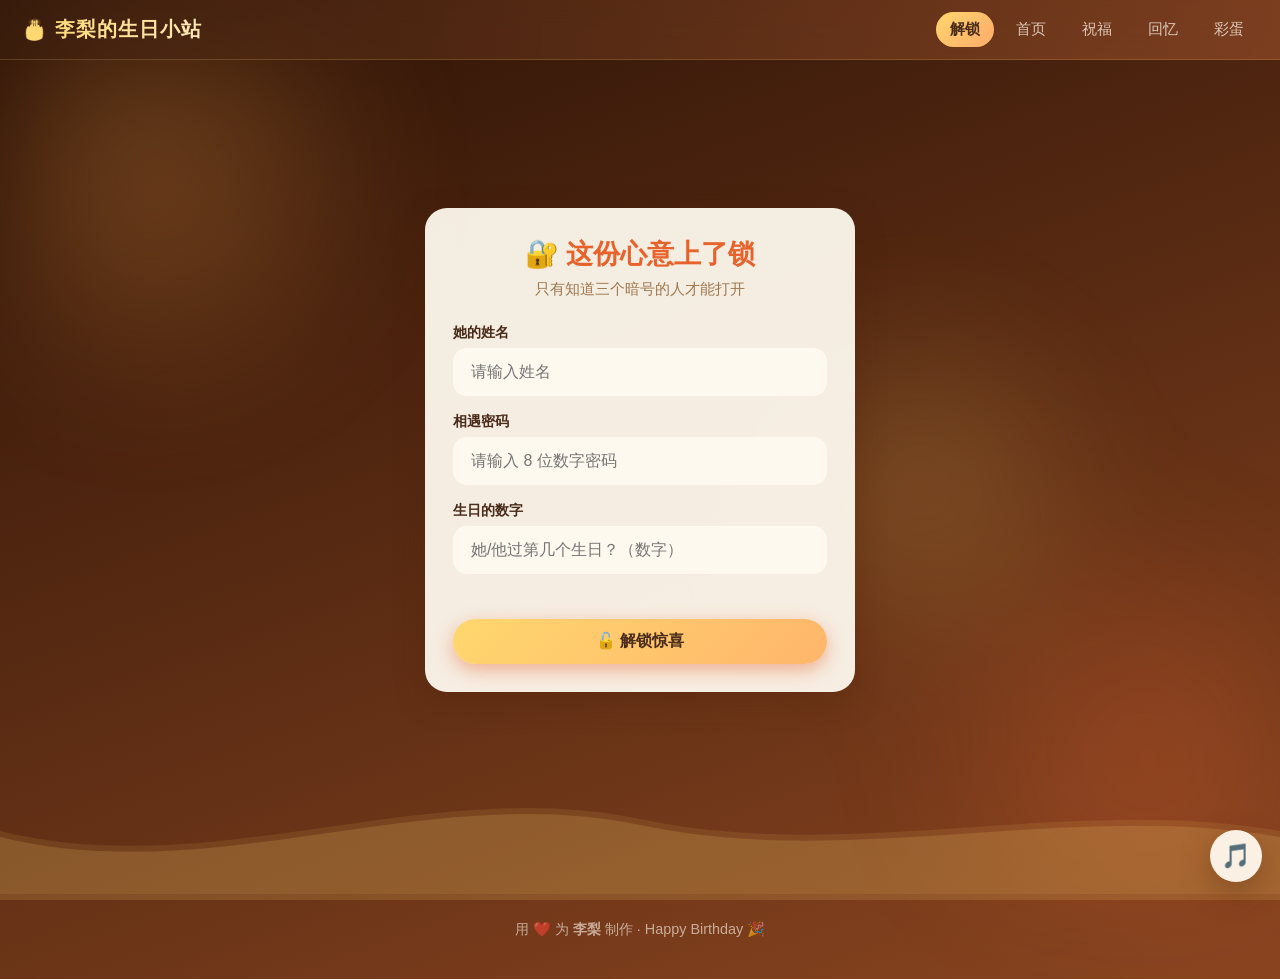
==== memories.html @ 5e4ed0bc "🎂 生日祝福小站：门禁解锁 + 五页面 + 流动暖色主题" ====
<!DOCTYPE html>
<html lang="zh-CN">
<head>
  <meta charset="UTF-8" />
  <meta name="viewport" content="width=device-width, initial-scale=1.0" />
  <title>回忆 · 生日小站</title>
  <link rel="stylesheet" href="style.css" />
  <style>
    .section-label {
      display: flex;
      align-items: center;
      gap: 14px;
      color: var(--cream);
      font-size: 1.35rem;
      font-weight: 800;
      margin: 60px 0 24px;
      letter-spacing: 2px;
    }
    .section-label::before, .section-label::after { content: ""; height: 2px; flex: 1; background: linear-gradient(90deg, transparent, rgba(255,255,255,0.35), transparent); }
    .hint-card {
      background: rgba(255, 255, 255, 0.1);
      border: 1px dashed rgba(255, 255, 255, 0.4);
      border-radius: 16px;
      color: rgba(255, 247, 236, 0.85);
      padding: 18px 22px;
      text-align: center;
      line-height: 1.8;
      margin-bottom: 8px;
    }
    .hint-card code { background: rgba(255,255,255,0.15); padding: 2px 8px; border-radius: 6px; font-size: 0.9em; }
  </style>
</head>
<body data-title="回忆">
  <main>
    <h1 class="glitter" style="font-size: clamp(1.8rem, 5vw, 2.6rem);">📷 我们的美好回忆</h1>
    <p class="subtitle">时间线往下翻，照片墙点开可以放大</p>

    <!-- 时间线（由 JS 依据 config.js 渲染） -->
    <div class="timeline" id="timeline"></div>

    <!-- 照片墙 -->
    <div class="section-label">照片墙</div>
    <div class="memories-grid" id="photo-wall"></div>
    <div class="hint-card" id="photo-hint">
      把照片放进 <code>assets/photos/</code> 文件夹，再在 <code>config.js</code> 里登记文件名即可上墙。<br />
      每张照片可以写一句小注释，鼠标悬停会浮现～
    </div>
  </main>

  <!-- 灯箱 -->
  <div class="lightbox" id="lightbox">
    <button class="lb-close" id="lb-close">✕</button>
    <img id="lb-img" src="" alt="回忆照片" />
    <div class="lb-cap" id="lb-cap"></div>
  </div>

  <script src="config.js"></script>
  <script src="app.js"></script>
  <script>
    /* ---- 时间线 ---- */
    const tl = document.getElementById("timeline");
    tl.innerHTML = CONFIG.timeline
      .map(
        (t) => `
      <div class="tl-item">
        <div class="tl-card">
          <div class="date">${t.date}</div>
          <h3>${t.title}</h3>
          <p>${t.text}</p>
        </div>
      </div>`
      )
      .join("");

    // 滚动入场动画已由 app.js 的 initFlow 统一处理（flow-reveal）

    /* ---- 照片墙 ---- */
    const wall = document.getElementById("photo-wall");
    const capText = (p) => (typeof p === "string" ? "" : p.cap || "");
    const srcOf = (p) => (typeof p === "string" ? "assets/photos/" + p : "assets/photos/" + p.src);

    if (CONFIG.photos.length > 0) {
      wall.innerHTML = CONFIG.photos
        .map((p, i) => {
          const src = srcOf(p);
          const cap = capText(p);
          return `
          <div class="photo-tile" data-i="${i}">
            <img src="${src}" alt="回忆 ${i + 1}" loading="lazy"
                 onerror="this.remove()" />
            ${cap ? `<div class="cap">${cap}</div>` : ""}
          </div>`;
        })
        .join("");

      const lb = document.getElementById("lightbox");
      const openLb = (i) => {
        const p = CONFIG.photos[i];
        document.getElementById("lb-img").src = srcOf(p);
        document.getElementById("lb-cap").textContent = capText(p) || `回忆 ${i + 1}`;
        lb.classList.add("open");
      };
      wall.addEventListener("click", (e) => {
        const tile = e.target.closest(".photo-tile");
        if (!tile) return;
        const img = tile.querySelector("img");
        if (img) openLb(+tile.dataset.i);
        // 文件缺失的瓷砖点击后给出提示
        else {
          const hint = document.getElementById("photo-hint");
          hint.style.background = "rgba(255, 94, 148, 0.35)";
          setTimeout(() => (hint.style.background = ""), 800);
        }
      });
      document.getElementById("lb-close").onclick = () => lb.classList.remove("open");
      lb.addEventListener("click", (e) => e.target === lb && lb.classList.remove("open"));
    } else {
      // 还没放照片：显示 8 个占位瓷砖
      wall.innerHTML = Array.from({ length: 8 })
        .map(
          (_, i) => `
        <div class="photo-tile">
          <div class="tile-placeholder">
            <div style="font-size: 2rem;">🖼️</div>
            <div style="font-size: 0.85rem;">照片位 ${i + 1}</div>
          </div>
        </div>`
        )
        .join("");
    }
  </script>
  <style>
    /* 占位瓷砖补充样式 */
    .memories-grid .photo-tile { cursor: default; }
  </style>
</body>
</html>
---- style.css ----
/* ============ 基础 ============ */
* { margin: 0; padding: 0; box-sizing: border-box; }

:root {
  --bg1: #3d1f0e;
  --bg2: #a4552e;
  --pink: #ffb26b;
  --pink-deep: #e8632c;
  --gold: #ffd76e;
  --cream: #fff4e3;
  --ink: #4a2c1a;
  --card: rgba(255, 250, 240, 0.94);
  --shadow: 0 10px 30px rgba(80, 35, 10, 0.35);
}

html { scroll-behavior: smooth; }

body {
  font-family: "Segoe UI", "PingFang SC", "Microsoft YaHei", sans-serif;
  color: var(--ink);
  background: linear-gradient(160deg, var(--bg1), var(--bg2), #c96f2e, var(--bg2), var(--bg1));
  background-size: 400% 400%;
  background-attachment: fixed;
  animation: flowBg 22s ease-in-out infinite;
  min-height: 100vh;
  overflow-x: hidden;
}

@keyframes flowBg {
  0%, 100% { background-position: 0% 50%; }
  50% { background-position: 100% 50%; }
}

/* ============ 导航 ============ */
.nav {
  position: sticky;
  top: 0;
  z-index: 100;
  display: flex;
  align-items: center;
  gap: 8px;
  padding: 12px 22px;
  background: linear-gradient(90deg, rgba(61, 31, 14, 0.6), rgba(164, 85, 46, 0.55), rgba(61, 31, 14, 0.6));
  background-size: 200% 100%;
  animation: flowBg 14s ease-in-out infinite;
  backdrop-filter: blur(12px);
  -webkit-backdrop-filter: blur(12px);
  border-bottom: 1px solid rgba(255, 215, 110, 0.18);
}

.nav .logo {
  font-size: 1.25rem;
  font-weight: 800;
  color: var(--cream);
  text-decoration: none;
  margin-right: auto;
  letter-spacing: 1px;
  background: linear-gradient(90deg, var(--gold), #ffe9b8, var(--gold));
  background-size: 200% auto;
  -webkit-background-clip: text;
  background-clip: text;
  -webkit-text-fill-color: transparent;
  animation: shineText 4s linear infinite;
}

@keyframes shineText {
  to { background-position: 200% center; }
}

.nav a.page {
  color: rgba(255, 247, 236, 0.75);
  text-decoration: none;
  font-size: 0.95rem;
  padding: 7px 14px;
  border-radius: 999px;
  transition: 0.25s;
  white-space: nowrap;
}

.nav a.page:hover { color: #fff; background: rgba(255, 255, 255, 0.14); }

.nav a.page.active {
  color: var(--ink);
  background: linear-gradient(135deg, var(--gold), var(--pink), var(--gold));
  background-size: 200% 100%;
  animation: flowBg 5s ease-in-out infinite;
  font-weight: 700;
}

/* 手机端导航：logo 占一行 + 四个按钮等分一行 */
@media (max-width: 640px) {
  .nav { flex-wrap: wrap; row-gap: 6px; padding: 10px 14px; }
  .nav .logo { width: 100%; text-align: center; margin-right: 0; }
  .nav a.page { flex: 1; text-align: center; padding: 7px 4px; font-size: 0.88rem; }
}

/* ============ 通用布局 ============ */
main { max-width: 1080px; margin: 0 auto; padding: 40px 20px 90px; }

h1.glitter {
  font-size: clamp(2rem, 6vw, 3.4rem);
  color: var(--cream);
  text-align: center;
  line-height: 1.25;
  text-shadow: 0 4px 24px rgba(232, 99, 44, 0.55);
  background: linear-gradient(90deg, var(--cream), var(--gold), #ffc3a0, var(--cream));
  background-size: 250% auto;
  -webkit-background-clip: text;
  background-clip: text;
  -webkit-text-fill-color: transparent;
  animation: shineText 6s linear infinite;
  text-shadow: none;
  filter: drop-shadow(0 4px 18px rgba(232, 99, 44, 0.45));
}

.subtitle {
  text-align: center;
  color: rgba(255, 247, 236, 0.85);
  margin-top: 14px;
  font-size: clamp(1rem, 2.5vw, 1.2rem);
}

.card {
  background: var(--card);
  border-radius: 22px;
  box-shadow: var(--shadow);
  padding: 28px;
}

.btn {
  display: inline-flex;
  align-items: center;
  gap: 8px;
  border: none;
  cursor: pointer;
  font-size: 1rem;
  font-weight: 700;
  color: var(--ink);
  background: linear-gradient(135deg, var(--gold), var(--pink), var(--gold));
  background-size: 220% 220%;
  animation: flowBtn 4s ease-in-out infinite;
  padding: 12px 26px;
  border-radius: 999px;
  box-shadow: 0 6px 18px rgba(232, 99, 44, 0.45);
  transition: transform 0.2s, box-shadow 0.2s;
  text-decoration: none;
}

@keyframes flowBtn {
  0%, 100% { background-position: 0% 50%; }
  50% { background-position: 100% 50%; }
}

.btn:hover { transform: translateY(-2px) scale(1.03); box-shadow: 0 10px 24px rgba(232, 99, 44, 0.55); }
.btn:active { transform: scale(0.96); }

.btn.ghost {
  background: rgba(255, 255, 255, 0.12);
  color: var(--cream);
  box-shadow: none;
  border: 1px solid rgba(255, 255, 255, 0.35);
}

/* ============ 背景气球（每页都有，自动漂浮） ============ */
.balloons { position: fixed; inset: 0; z-index: -1; overflow: hidden; pointer-events: none; }

.balloon {
  position: absolute;
  bottom: -140px;
  width: 46px;
  height: 58px;
  border-radius: 50% 50% 50% 50% / 44% 44% 56% 56%;
  background: radial-gradient(circle at 32% 28%, rgba(255,255,255,0.85), var(--c1) 45%, var(--c2));
  animation: floatUp linear infinite;
  opacity: 0.8;
}

.balloon::after {
  content: "";
  position: absolute;
  left: 50%;
  top: 100%;
  width: 2px;
  height: 52px;
  background: rgba(255, 255, 255, 0.45);
}

@keyframes floatUp {
  0%   { transform: translate(0, 0) rotate(-4deg); }
  50%  { transform: translate(18px, -55vh) rotate(5deg); }
  100% { transform: translate(-10px, -118vh) rotate(-3deg); }
}

/* ============ 页脚 ============ */
footer {
  text-align: center;
  color: rgba(255, 247, 236, 0.6);
  padding: 30px 20px 40px;
  font-size: 0.9rem;
}

/* ============ 首页 hero ============ */
.hero {
  min-height: calc(100vh - 180px);
  display: flex;
  flex-direction: column;
  align-items: center;
  justify-content: center;
  text-align: center;
  gap: 26px;
}

.hero .cake { font-size: clamp(4rem, 14vw, 7rem); animation: wobble 2.6s ease-in-out infinite; }

@keyframes wobble {
  0%, 100% { transform: rotate(-5deg); }
  50% { transform: rotate(5deg); }
}

/* 倒计时卡片 */
.countdown {
  display: flex;
  gap: 14px;
  justify-content: center;
  flex-wrap: wrap;
}

.countdown .unit {
  min-width: 86px;
  padding: 14px 10px;
  background: rgba(255, 255, 255, 0.12);
  border: 1px solid rgba(255, 255, 255, 0.25);
  backdrop-filter: blur(6px);
  border-radius: 16px;
  color: var(--cream);
}

.countdown .num { font-size: 2rem; font-weight: 800; }
.countdown .label { font-size: 0.82rem; opacity: 0.8; }

/* ============ 祝福页 ============ */
.wish-stage { position: relative; max-width: 560px; margin: 0 auto; text-align: center; }

.cake-visual { position: relative; display: inline-block; cursor: pointer; user-select: none; }

.cake-visual .flames { position: absolute; top: -18px; left: 0; right: 0; display: flex; justify-content: center; gap: 34px; }

.flame {
  width: 16px;
  height: 26px;
  background: radial-gradient(circle at 50% 70%, #fff3b0, #ffb84d 55%, #ff5e3a);
  border-radius: 50% 50% 50% 50% / 62% 62% 38% 38%;
  animation: flicker 0.35s ease-in-out infinite alternate;
  filter: drop-shadow(0 0 8px rgba(255, 170, 60, 0.9));
  transform-origin: bottom;
}

.flame.out { animation: none; opacity: 0; transform: scale(0.2); transition: 0.4s; }

@keyframes flicker {
  from { transform: scaleY(1) skewX(-3deg); }
  to   { transform: scaleY(1.25) skewX(4deg); }
}

.cake-body { font-size: clamp(6rem, 24vw, 9rem); line-height: 1; }

.smoke {
  position: absolute;
  top: -26px;
  font-size: 1.4rem;
  opacity: 0;
  pointer-events: none;
}

@keyframes smokeUp {
  0% { opacity: 0.9; transform: translateY(0) scale(1); }
  100% { opacity: 0; transform: translateY(-70px) scale(1.8); }
}

/* 祝福语轮播卡 */
.wish-card {
  margin: 30px auto 0;
  max-width: 560px;
  background: var(--card);
  border-radius: 22px;
  box-shadow: var(--shadow);
  padding: 26px 30px;
  font-size: 1.18rem;
  line-height: 1.7;
  min-height: 96px;
  display: flex;
  align-items: center;
  justify-content: center;
  transition: opacity 0.5s;
}

.wish-card.fade { opacity: 0; }

/* ============ 回忆页 ============ */
.memories-grid { display: grid; grid-template-columns: repeat(auto-fill, minmax(160px, 1fr)); gap: 16px; }

.photo-tile {
  position: relative;
  aspect-ratio: 1;
  border-radius: 18px;
  overflow: hidden;
  cursor: zoom-in;
  box-shadow: 0 6px 16px rgba(120, 60, 20, 0.3);
  background: linear-gradient(135deg, #f6d5f7, #fbe9d7);
  transition: transform 0.25s;
}

.photo-tile:hover { transform: translateY(-5px) rotate(1deg); }

.photo-tile img { width: 100%; height: 100%; object-fit: cover; }

.photo-tile .cap {
  position: absolute;
  inset: auto 0 0 0;
  padding: 22px 12px 10px;
  color: #fff;
  font-size: 0.85rem;
  background: linear-gradient(transparent, rgba(0, 0, 0, 0.65));
}

/* 无照片时的占位瓷砖 */
.tile-placeholder { display: flex; flex-direction: column; align-items: center; justify-content: center; gap: 8px; color: #c96f2e; text-align: center; padding: 12px; height: 100%; }

/* 时间线 */
.timeline { position: relative; margin: 60px auto 0; max-width: 720px; padding-left: 26px; }

.timeline::before {
  content: "";
  position: absolute;
  left: 8px;
  top: 0;
  bottom: 0;
  width: 4px;
  border-radius: 4px;
  background: linear-gradient(var(--gold), var(--pink-deep));
}

.tl-item { position: relative; margin-bottom: 30px; }

.tl-item::before {
  content: "";
  position: absolute;
  left: -26px;
  top: 6px;
  width: 16px;
  height: 16px;
  border-radius: 50%;
  background: var(--cream);
  border: 4px solid var(--pink-deep);
  box-shadow: 0 0 0 4px rgba(255, 94, 148, 0.25);
}

.tl-card { background: var(--card); border-radius: 18px; box-shadow: var(--shadow); padding: 18px 22px; }

.tl-card .date { color: var(--pink-deep); font-weight: 800; font-size: 0.88rem; letter-spacing: 1px; }
.tl-card h3 { margin: 4px 0 6px; font-size: 1.15rem; }
.tl-card p { color: #8a5a38; font-size: 0.96rem; line-height: 1.65; }

/* 时间线滚动入场由全局 flow-reveal 统一处理 */

/* 灯箱 */
.lightbox {
  position: fixed;
  inset: 0;
  z-index: 200;
  background: rgba(45, 18, 5, 0.9);
  display: none;
  align-items: center;
  justify-content: center;
  flex-direction: column;
  gap: 14px;
  padding: 30px;
}

.lightbox.open { display: flex; }
.lightbox img { max-width: min(88vw, 900px); max-height: 74vh; border-radius: 14px; box-shadow: 0 20px 60px rgba(0,0,0,0.6); }
.lightbox .lb-cap { color: var(--cream); font-size: 1rem; }
.lightbox .lb-close { position: absolute; top: 18px; right: 26px; font-size: 2rem; color: #fff; cursor: pointer; background: none; border: none; }

/* ============ 互动彩蛋页 ============ */
.play-stage { text-align: center; }

.eggs-lane {
  display: flex;
  gap: 18px;
  justify-content: center;
  flex-wrap: wrap;
  margin: 34px 0 10px;
}

.egg {
  width: 92px;
  height: 116px;
  border: none;
  cursor: pointer;
  border-radius: 50% 50% 50% 50% / 58% 58% 42% 42%;
  background: radial-gradient(circle at 32% 26%, #fff8dd, var(--gold) 55%, #e0a83c);
  box-shadow: 0 8px 20px rgba(255, 200, 90, 0.45), inset 0 -8px 18px rgba(180, 120, 20, 0.25);
  font-size: 2.2rem;
  transition: transform 0.2s;
}

.egg:hover { transform: translateY(-6px) rotate(-4deg); }
.egg:active { transform: scale(0.9); }
.egg:disabled { opacity: 0.35; transform: none; cursor: default; filter: grayscale(0.5); }

.egg-result {
  min-height: 120px;
  max-width: 560px;
  margin: 18px auto;
  display: flex;
  align-items: center;
  justify-content: center;
  padding: 20px 26px;
  background: var(--card);
  border-radius: 20px;
  box-shadow: var(--shadow);
  font-size: 1.25rem;
  line-height: 1.7;
  color: var(--ink);
}

/* 翻牌记忆游戏 */
.memory-grid {
  display: grid;
  grid-template-columns: repeat(4, 74px);
  gap: 10px;
  justify-content: center;
  margin: 26px auto 10px;
}

.mcard {
  width: 74px;
  height: 74px;
  perspective: 500px;
  cursor: pointer;
  border: none;
  background: none;
  padding: 0;
}

.mcard .inner { position: relative; width: 100%; height: 100%; transition: transform 0.45s; transform-style: preserve-3d; }

.mcard.flipped .inner { transform: rotateY(180deg); }

.mcard .face {
  position: absolute;
  inset: 0;
  display: flex;
  align-items: center;
  justify-content: center;
  border-radius: 14px;
  backface-visibility: hidden;
  -webkit-backface-visibility: hidden;
  font-size: 2rem;
}

.mcard .front {
  background: linear-gradient(135deg, #e8853c, #d9542f);
  color: rgba(255, 255, 255, 0.9);
  font-size: 1.5rem;
  box-shadow: 0 5px 14px rgba(150, 60, 10, 0.4);
}

.mcard .back { background: var(--cream); transform: rotateY(180deg); box-shadow: 0 5px 14px rgba(150, 60, 10, 0.25); }

.mcard.matched .front { background: linear-gradient(135deg, #35c97d, #7fe3a9); }

.play-hint { color: rgba(255, 247, 236, 0.85); margin-top: 8px; font-size: 0.95rem; }

/* 惊喜弹窗 */
.surprise-mask {
  position: fixed;
  inset: 0;
  z-index: 300;
  background: rgba(45, 18, 5, 0.78);
  backdrop-filter: blur(4px);
  display: none;
  align-items: center;
  justify-content: center;
  padding: 24px;
}

.surprise-mask.open { display: flex; }

.surprise-box {
  background: var(--cream);
  border-radius: 26px;
  max-width: 480px;
  width: 100%;
  padding: 38px 32px;
  text-align: center;
  box-shadow: 0 24px 70px rgba(0, 0, 0, 0.5);
  animation: popIn 0.45s cubic-bezier(0.2, 1.4, 0.4, 1);
}

@keyframes popIn {
  from { transform: scale(0.5) rotate(-4deg); opacity: 0; }
  to   { transform: scale(1) rotate(0); opacity: 1; }
}

.surprise-box .big { font-size: 3.4rem; }
.surprise-box h3 { font-size: 1.5rem; margin: 12px 0 8px; color: var(--pink-deep); }
.surprise-box p { color: #8a5a38; line-height: 1.7; }

/* ============ 彩带动画（全站礼花） ============ */
.confetti-piece {
  position: fixed;
  top: -24px;
  z-index: 250;
  width: 10px;
  height: 16px;
  pointer-events: none;
  animation: confettiFall linear forwards;
}

@keyframes confettiFall {
  to { transform: translateY(110vh) rotate(720deg); }
}

/* ============ 音乐按钮 ============ */
.music-btn {
  position: fixed;
  right: 18px;
  bottom: 18px;
  z-index: 150;
  width: 52px;
  height: 52px;
  border-radius: 50%;
  border: none;
  cursor: pointer;
  font-size: 1.5rem;
  background: var(--card);
  box-shadow: var(--shadow);
  transition: transform 0.2s;
}

.music-btn:hover { transform: scale(1.1); }
.music-btn.playing { animation: spin 3s linear infinite; }

@keyframes spin { to { transform: rotate(360deg); } }

/* ============ 小屏适配 ============ */
@media (max-width: 640px) {
  .card { padding: 20px; }
  .countdown .unit { min-width: 72px; }
  .memory-grid { grid-template-columns: repeat(4, 1fr); padding: 0 8px; }
  .mcard { width: 100%; aspect-ratio: 1; height: auto; }
}

@media (prefers-reduced-motion: reduce) {
  .balloon, .hero .cake, .flame, .music-btn.playing { animation: none; }
}

/* ============ 流动态：极光光斑（每页背景，缓慢漂移） ============ */
.aurora { position: fixed; inset: 0; z-index: -2; overflow: hidden; pointer-events: none; filter: blur(60px); opacity: 0.38; }

.aurora span {
  position: absolute;
  width: 44vmax;
  height: 44vmax;
  border-radius: 50%;
  animation: auroraDrift ease-in-out infinite alternate;
}

.aurora span:nth-child(1) { background: radial-gradient(circle, rgba(255, 170, 80, 0.75), transparent 65%); top: -12%; left: -10%; animation-duration: 17s; }
.aurora span:nth-child(2) { background: radial-gradient(circle, rgba(255, 110, 60, 0.6), transparent 65%); bottom: -16%; right: -12%; animation-duration: 21s; animation-delay: -6s; }
.aurora span:nth-child(3) { background: radial-gradient(circle, rgba(255, 215, 110, 0.55), transparent 65%); top: 30%; left: 55%; width: 34vmax; height: 34vmax; animation-duration: 25s; animation-delay: -12s; }

@keyframes auroraDrift {
  0%   { transform: translate(0, 0) scale(1); }
  50%  { transform: translate(9vw, 6vh) scale(1.18); }
  100% { transform: translate(-7vw, -5vh) scale(0.92); }
}

/* ============ 流动态：底部波浪（两层滚动） ============ */
.waves {
  position: fixed;
  left: 0;
  right: 0;
  bottom: 0;
  height: 130px;
  z-index: -1;
  pointer-events: none;
  opacity: 0.5;
}

.waves .wave {
  position: absolute;
  bottom: 0;
  left: 0;
  width: 200%;
  height: 100%;
  background-repeat: repeat-x;
  background-size: 50% 100%;
  background-image: url("data:image/svg+xml,%3Csvg xmlns='http://www.w3.org/2000/svg' viewBox='0 0 1200 130' preserveAspectRatio='none'%3E%3Cpath d='M0,67 C200,120 400,10 600,55 C800,100 1000,30 1200,67 L1200,130 L0,130 Z' fill='%23ffd76e' fill-opacity='0.35'/%3E%3C/svg%3E");
  animation: waveMove 16s linear infinite;
}

.waves .wave.w2 { animation-duration: 26s; animation-direction: reverse; opacity: 0.6; bottom: 6px; }

@keyframes waveMove {
  from { transform: translateX(0); }
  to   { transform: translateX(-50%); }
}

/* ============ 流动态：页面入场（进页淡入上浮） ============ */
@keyframes pageIn {
  from { opacity: 0; transform: translateY(26px); filter: blur(6px); }
  to   { opacity: 1; transform: none; filter: blur(0); }
}

body.page-enter .nav { animation: navIn 0.7s ease both; }
@keyframes navIn { from { opacity: 0; transform: translateY(-100%); } to { opacity: 1; transform: none; } }

body.page-enter main > * { animation: pageIn 0.85s cubic-bezier(0.2, 0.8, 0.3, 1) both; }
body.page-enter main > *:nth-child(2) { animation-delay: 0.12s; }
body.page-enter main > *:nth-child(3) { animation-delay: 0.24s; }
body.page-enter main > *:nth-child(4) { animation-delay: 0.36s; }
body.page-enter main > *:nth-child(5) { animation-delay: 0.48s; }
body.page-enter main > *:nth-child(n+6) { animation-delay: 0.6s; }

/* 离页淡出：点击站内链接先淡出再跳转 */
body.page-exit { transition: opacity 0.32s ease, filter 0.32s ease; opacity: 0; filter: blur(8px); }

/* ============ 流动态：卡片/瓷砖滚动浮现 ============ */
.flow-reveal { opacity: 0; transform: translateY(30px) scale(0.98); transition: opacity 0.7s ease, transform 0.7s cubic-bezier(0.2, 0.8, 0.3, 1); }
.flow-reveal.show { opacity: 1; transform: none; }

/* 卡片悬浮时轻微流动光边 */
.card, .tl-card, .quick-card, .egg-result, .wish-card {
  transition: box-shadow 0.35s ease, transform 0.35s ease;
}

.card:hover, .tl-card:hover { box-shadow: 0 14px 40px rgba(232, 99, 44, 0.35); }

/* 尊重减弱动态偏好 */
@media (prefers-reduced-motion: reduce) {
  body, .nav, .nav .logo, .nav a.page.active, .btn, h1.glitter, .aurora span, .waves .wave { animation: none !important; }
  body.page-enter main > *, body.page-enter .nav { animation: none !important; }
  .flow-reveal { opacity: 1; transform: none; transition: none; }
}
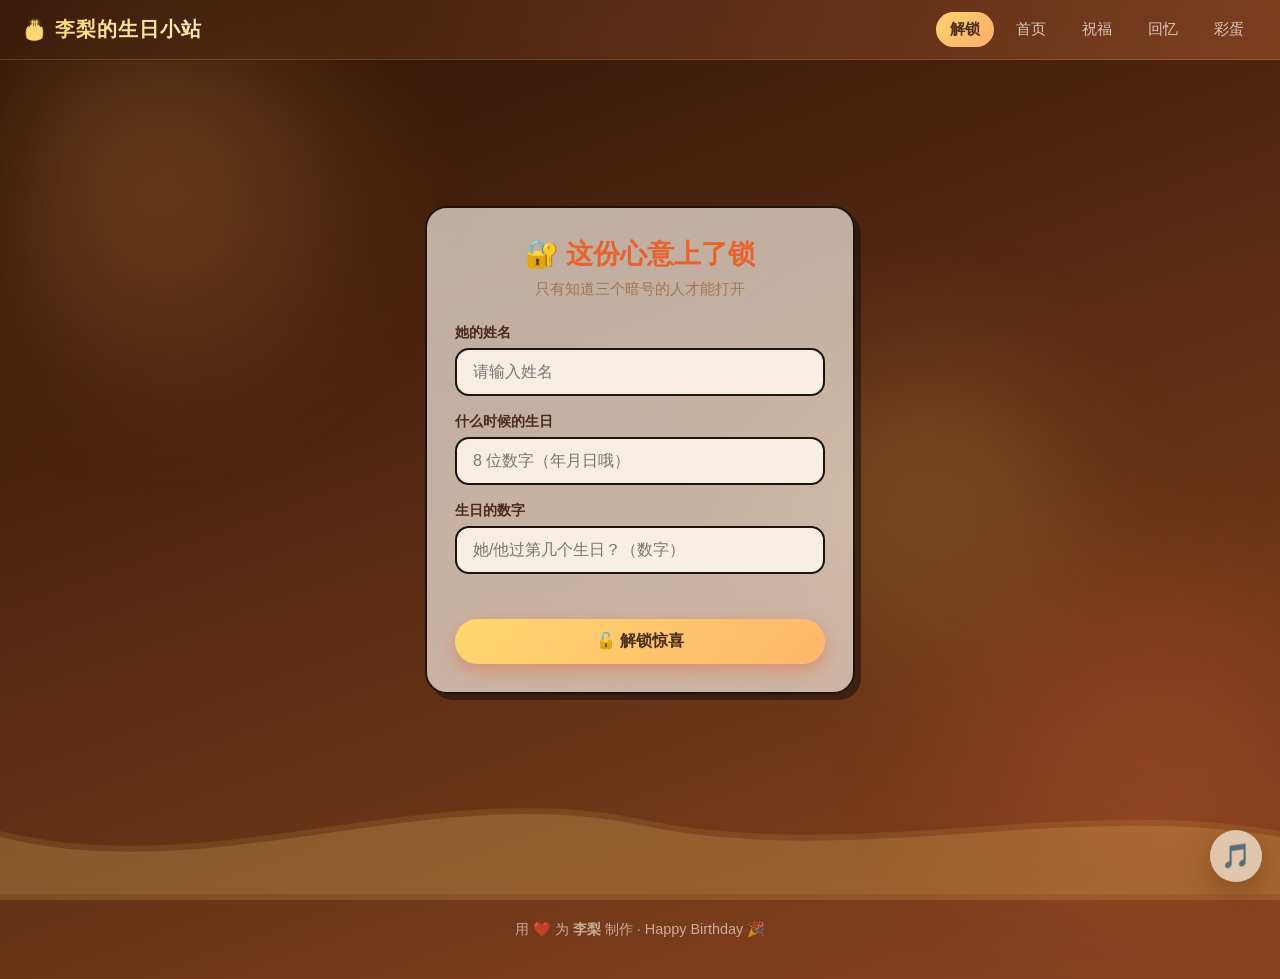
==== commit 7dcee15f: "回忆页重做为聊天表情包墙（逐条播放+重放）" ====
--- a/memories.html
+++ b/memories.html
@@ -6,58 +6,220 @@
   <title>回忆 · 生日小站</title>
   <link rel="stylesheet" href="style.css" />
   <style>
-    .section-label {
+    /* ============ 聊天记录风格 ============ */
+    .chat-shell {
+      max-width: 560px;
+      margin: 0 auto;
+      border: 2px solid var(--frame);
+      box-shadow: 6px 6px 0 rgba(31, 19, 12, 0.55);
+      border-radius: 22px;
+      overflow: hidden;
+      background: rgba(255, 244, 227, 0.6);
+      backdrop-filter: blur(10px);
+      -webkit-backdrop-filter: blur(10px);
+    }
+
+    .chat-head {
       display: flex;
       align-items: center;
-      gap: 14px;
+      justify-content: center;
+      gap: 8px;
+      padding: 13px;
+      background: linear-gradient(90deg, rgba(61,31,14,0.35), rgba(164,85,46,0.3), rgba(61,31,14,0.35));
+      background-size: 200% 100%;
+      animation: flowBg 12s ease-in-out infinite;
+      border-bottom: 2px solid var(--frame);
       color: var(--cream);
-      font-size: 1.35rem;
       font-weight: 800;
-      margin: 60px 0 24px;
-      letter-spacing: 2px;
-    }
-    .section-label::before, .section-label::after { content: ""; height: 2px; flex: 1; background: linear-gradient(90deg, transparent, rgba(255,255,255,0.35), transparent); }
-    .hint-card {
-      background: rgba(255, 255, 255, 0.1);
-      border: 1px dashed rgba(255, 255, 255, 0.4);
-      border-radius: 16px;
-      color: rgba(255, 247, 236, 0.85);
-      padding: 18px 22px;
+      letter-spacing: 1px;
+      text-shadow: 0 1px 4px rgba(31,19,12,0.5);
+    }
+
+    .chat-body {
+      padding: 20px 16px 24px;
+      max-height: 62vh;
+      overflow-y: auto;
+      scrollbar-width: thin;
+    }
+
+    .msg { display: flex; gap: 9px; margin-bottom: 15px; align-items: flex-start; }
+    .msg.right { flex-direction: row-reverse; }
+
+    .avatar {
+      flex: 0 0 38px;
+      width: 38px;
+      height: 38px;
+      border-radius: 8px;
+      border: 2px solid var(--frame);
+      background: linear-gradient(135deg, #ffd9a8, #ff9f6e);
+      display: flex;
+      align-items: center;
+      justify-content: center;
+      font-size: 1.3rem;
+      overflow: hidden;
+    }
+    .avatar img { width: 100%; height: 100%; object-fit: cover; }
+    .msg.me .avatar { background: linear-gradient(135deg, #ffe9b8, #e8952c); }
+
+    .bubble {
+      max-width: 68%;
+      padding: 9px 13px;
+      border-radius: 4px 14px 14px 14px;
+      background: rgba(255, 255, 255, 0.92);
+      border: 2px solid var(--frame);
+      box-shadow: 2px 2px 0 rgba(31, 19, 12, 0.5);
+      color: var(--ink);
+      font-size: 0.98rem;
+      line-height: 1.55;
+      word-break: break-word;
+      position: relative;
+    }
+    .msg.right .bubble { border-radius: 14px 4px 14px 14px; background: #ffe9b8; }
+
+    /* 大表情消息：无气泡底 */
+    .bubble.emoji-only {
+      background: none;
+      border: none;
+      box-shadow: none;
+      font-size: 2.3rem;
+      padding: 2px 6px;
+      line-height: 1.2;
+    }
+
+    /* 文字 + 附带小表情 */
+    .bubble .emo { font-size: 1.15em; }
+
+    /* 表情包贴图（如「无力」那种图） */
+    .bubble.sticker {
+      background: rgba(255, 255, 255, 0.92);
+      font-weight: 800;
+      font-size: 1.05rem;
       text-align: center;
-      line-height: 1.8;
-      margin-bottom: 8px;
-    }
-    .hint-card code { background: rgba(255,255,255,0.15); padding: 2px 8px; border-radius: 6px; font-size: 0.9em; }
+      padding: 14px 18px;
+    }
+    .bubble.sticker .stk-icon { font-size: 1.9rem; display: block; margin-bottom: 4px; }
+
+    .msg.me .bubble { box-shadow: 2px 2px 0 rgba(31, 19, 12, 0.5); }
+
+    /* 图片消息 */
+    .bubble.img-msg { padding: 4px; }
+    .bubble.img-msg img { max-width: 180px; border-radius: 8px; display: block; }
+
+    .chat-foot {
+      text-align: center;
+      font-size: 0.82rem;
+      color: #a0784f;
+      padding: 10px;
+      border-top: 2px dashed rgba(31, 19, 12, 0.35);
+      background: rgba(255, 248, 238, 0.5);
+    }
+
+    /* 输入框装饰条 */
+    .chat-input-bar {
+      display: flex;
+      gap: 8px;
+      padding: 10px 12px;
+      border-top: 2px solid var(--frame);
+      background: rgba(255, 248, 238, 0.65);
+    }
+    .chat-input-bar .fake-input {
+      flex: 1;
+      border: 2px solid var(--frame);
+      border-radius: 10px;
+      padding: 8px 12px;
+      font-size: 0.9rem;
+      color: #b8967a;
+      background: rgba(255,255,255,0.8);
+    }
+    .chat-input-bar .fake-btn {
+      border: 2px solid var(--frame);
+      border-radius: 10px;
+      padding: 8px 16px;
+      font-weight: 800;
+      background: linear-gradient(135deg, var(--gold), var(--pink));
+      color: var(--ink);
+      cursor: pointer;
+    }
+
+    /* 时间线区块沿用原有样式，仅调间距 */
+    .section-label { margin-top: 70px; }
   </style>
 </head>
 <body data-title="回忆">
   <main>
-    <h1 class="glitter" style="font-size: clamp(1.8rem, 5vw, 2.6rem);">📷 我们的美好回忆</h1>
-    <p class="subtitle">时间线往下翻，照片墙点开可以放大</p>
-
-    <!-- 时间线（由 JS 依据 config.js 渲染） -->
+    <h1 class="glitter" style="font-size: clamp(1.8rem, 5vw, 2.6rem);">💌 这一年，收录了你的表情包</h1>
+    <p class="subtitle">每一句「嘻嘻」和「逆天」，都是可爱本身</p>
+
+    <!-- 聊天记录 -->
+    <div class="chat-shell flow-reveal">
+      <div class="chat-head">💭 和李梨的聊天日常（精选）</div>
+      <div class="chat-body" id="chat-body"></div>
+      <div class="chat-input-bar">
+        <div class="fake-input">想 TA 的时候，就来看看这段聊天…</div>
+        <button class="fake-btn" id="replay-btn" title="从头再放一遍">↻ 重放</button>
+      </div>
+      <div class="chat-foot">聊天记录共 <b id="msg-count"></b> 条 · 持续更新中…</div>
+    </div>
+
+    <!-- 大事记时间线（保留） -->
+    <div class="section-label">这一年的大事记</div>
     <div class="timeline" id="timeline"></div>
-
-    <!-- 照片墙 -->
-    <div class="section-label">照片墙</div>
-    <div class="memories-grid" id="photo-wall"></div>
-    <div class="hint-card" id="photo-hint">
-      把照片放进 <code>assets/photos/</code> 文件夹，再在 <code>config.js</code> 里登记文件名即可上墙。<br />
-      每张照片可以写一句小注释，鼠标悬停会浮现～
-    </div>
   </main>
-
-  <!-- 灯箱 -->
-  <div class="lightbox" id="lightbox">
-    <button class="lb-close" id="lb-close">✕</button>
-    <img id="lb-img" src="" alt="回忆照片" />
-    <div class="lb-cap" id="lb-cap"></div>
-  </div>
 
   <script src="config.js"></script>
   <script src="app.js"></script>
   <script>
-    /* ---- 时间线 ---- */
+    /* ---- 聊天记录渲染 ---- */
+    const chatBody = document.getElementById("chat-body");
+    const AVATAR_HTML = CONFIG.chatAvatar
+      ? `<img src="assets/photos/${CONFIG.chatAvatar}" alt="头像" onerror="this.parentNode.textContent='${CONFIG.emojiAvatar}'" />`
+      : CONFIG.emojiAvatar;
+    const MY_AVATAR = "🎂";
+
+    function bubbleHTML(m) {
+      if (m.img) return `<div class="bubble img-msg"><img src="assets/photos/${m.img}" alt="图片" loading="lazy" onerror="this.remove()" /></div>`;
+      if (m.sticker) return `<div class="bubble sticker"><span class="stk-icon">😤</span>${m.sticker}</div>`;
+      if (m.emoji && !m.text) return `<div class="bubble emoji-only">${m.emoji}</div>`;
+      return `<div class="bubble">${m.text}${m.emoji ? ` <span class="emo">${m.emoji}</span>` : ""}</div>`;
+    }
+
+    let msgs = [];
+    function renderAll() {
+      chatBody.innerHTML = CONFIG.chatMessages
+        .map((m) => {
+          const mine = m.side === "right";
+          return `
+          <div class="msg ${mine ? "right me" : "left"}">
+            <div class="avatar">${mine ? MY_AVATAR : AVATAR_HTML}</div>
+            ${bubbleHTML(m)}
+          </div>`;
+        })
+        .join("");
+      document.getElementById("msg-count").textContent = CONFIG.chatMessages.length;
+    }
+
+    /* 打字机式逐条浮现 */
+    function playChat() {
+      msgs = [...chatBody.children];
+      msgs.forEach((el) => (el.style.display = "none"));
+      let i = 0;
+      const timer = setInterval(() => {
+        if (i >= msgs.length) {
+          clearInterval(timer);
+          return;
+        }
+        const el = msgs[i++];
+        el.style.display = "";
+        el.style.animation = "pageIn 0.4s ease both";
+        chatBody.scrollTop = chatBody.scrollHeight;
+      }, 180);
+    }
+
+    renderAll();
+    playChat();
+    document.getElementById("replay-btn").addEventListener("click", playChat);
+
+    /* ---- 大事记时间线 ---- */
     const tl = document.getElementById("timeline");
     tl.innerHTML = CONFIG.timeline
       .map(
@@ -71,67 +233,6 @@
       </div>`
       )
       .join("");
-
-    // 滚动入场动画已由 app.js 的 initFlow 统一处理（flow-reveal）
-
-    /* ---- 照片墙 ---- */
-    const wall = document.getElementById("photo-wall");
-    const capText = (p) => (typeof p === "string" ? "" : p.cap || "");
-    const srcOf = (p) => (typeof p === "string" ? "assets/photos/" + p : "assets/photos/" + p.src);
-
-    if (CONFIG.photos.length > 0) {
-      wall.innerHTML = CONFIG.photos
-        .map((p, i) => {
-          const src = srcOf(p);
-          const cap = capText(p);
-          return `
-          <div class="photo-tile" data-i="${i}">
-            <img src="${src}" alt="回忆 ${i + 1}" loading="lazy"
-                 onerror="this.remove()" />
-            ${cap ? `<div class="cap">${cap}</div>` : ""}
-          </div>`;
-        })
-        .join("");
-
-      const lb = document.getElementById("lightbox");
-      const openLb = (i) => {
-        const p = CONFIG.photos[i];
-        document.getElementById("lb-img").src = srcOf(p);
-        document.getElementById("lb-cap").textContent = capText(p) || `回忆 ${i + 1}`;
-        lb.classList.add("open");
-      };
-      wall.addEventListener("click", (e) => {
-        const tile = e.target.closest(".photo-tile");
-        if (!tile) return;
-        const img = tile.querySelector("img");
-        if (img) openLb(+tile.dataset.i);
-        // 文件缺失的瓷砖点击后给出提示
-        else {
-          const hint = document.getElementById("photo-hint");
-          hint.style.background = "rgba(255, 94, 148, 0.35)";
-          setTimeout(() => (hint.style.background = ""), 800);
-        }
-      });
-      document.getElementById("lb-close").onclick = () => lb.classList.remove("open");
-      lb.addEventListener("click", (e) => e.target === lb && lb.classList.remove("open"));
-    } else {
-      // 还没放照片：显示 8 个占位瓷砖
-      wall.innerHTML = Array.from({ length: 8 })
-        .map(
-          (_, i) => `
-        <div class="photo-tile">
-          <div class="tile-placeholder">
-            <div style="font-size: 2rem;">🖼️</div>
-            <div style="font-size: 0.85rem;">照片位 ${i + 1}</div>
-          </div>
-        </div>`
-        )
-        .join("");
-    }
   </script>
-  <style>
-    /* 占位瓷砖补充样式 */
-    .memories-grid .photo-tile { cursor: default; }
-  </style>
 </body>
 </html>
--- a/style.css
+++ b/style.css
@@ -9,7 +9,8 @@
   --gold: #ffd76e;
   --cream: #fff4e3;
   --ink: #4a2c1a;
-  --card: rgba(255, 250, 240, 0.94);
+  --card: rgba(255, 248, 238, 0.66);
+  --frame: #1f130c;
   --shadow: 0 10px 30px rgba(80, 35, 10, 0.35);
 }
 
@@ -122,9 +123,12 @@
 
 .card {
   background: var(--card);
+  border: 2px solid var(--frame);
+  box-shadow: 4px 4px 0 rgba(31, 19, 12, 0.55);
   border-radius: 22px;
-  box-shadow: var(--shadow);
   padding: 28px;
+  backdrop-filter: blur(8px);
+  -webkit-backdrop-filter: blur(8px);
 }
 
 .btn {
@@ -228,11 +232,14 @@
 .countdown .unit {
   min-width: 86px;
   padding: 14px 10px;
-  background: rgba(255, 255, 255, 0.12);
-  border: 1px solid rgba(255, 255, 255, 0.25);
+  background: rgba(255, 248, 238, 0.5);
+  border: 2px solid var(--frame);
+  box-shadow: 3px 3px 0 rgba(31, 19, 12, 0.55);
   backdrop-filter: blur(6px);
+  -webkit-backdrop-filter: blur(6px);
   border-radius: 16px;
   color: var(--cream);
+  text-shadow: 0 1px 4px rgba(31, 19, 12, 0.6);
 }
 
 .countdown .num { font-size: 2rem; font-weight: 800; }
@@ -282,9 +289,12 @@
   margin: 30px auto 0;
   max-width: 560px;
   background: var(--card);
+  border: 2px solid var(--frame);
+  box-shadow: 4px 4px 0 rgba(31, 19, 12, 0.55);
   border-radius: 22px;
-  box-shadow: var(--shadow);
   padding: 26px 30px;
+  backdrop-filter: blur(8px);
+  -webkit-backdrop-filter: blur(8px);
   font-size: 1.18rem;
   line-height: 1.7;
   min-height: 96px;
@@ -305,7 +315,8 @@
   border-radius: 18px;
   overflow: hidden;
   cursor: zoom-in;
-  box-shadow: 0 6px 16px rgba(120, 60, 20, 0.3);
+  border: 2px solid var(--frame);
+  box-shadow: 4px 4px 0 rgba(31, 19, 12, 0.55);
   background: linear-gradient(135deg, #f6d5f7, #fbe9d7);
   transition: transform 0.25s;
 }
@@ -355,7 +366,7 @@
   box-shadow: 0 0 0 4px rgba(255, 94, 148, 0.25);
 }
 
-.tl-card { background: var(--card); border-radius: 18px; box-shadow: var(--shadow); padding: 18px 22px; }
+.tl-card { background: var(--card); border: 2px solid var(--frame); box-shadow: 4px 4px 0 rgba(31, 19, 12, 0.55); border-radius: 18px; padding: 18px 22px; backdrop-filter: blur(8px); -webkit-backdrop-filter: blur(8px); }
 
 .tl-card .date { color: var(--pink-deep); font-weight: 800; font-size: 0.88rem; letter-spacing: 1px; }
 .tl-card h3 { margin: 4px 0 6px; font-size: 1.15rem; }
@@ -418,8 +429,11 @@
   justify-content: center;
   padding: 20px 26px;
   background: var(--card);
+  border: 2px solid var(--frame);
+  box-shadow: 4px 4px 0 rgba(31, 19, 12, 0.55);
   border-radius: 20px;
-  box-shadow: var(--shadow);
+  backdrop-filter: blur(8px);
+  -webkit-backdrop-filter: blur(8px);
   font-size: 1.25rem;
   line-height: 1.7;
   color: var(--ink);
@@ -464,10 +478,11 @@
   background: linear-gradient(135deg, #e8853c, #d9542f);
   color: rgba(255, 255, 255, 0.9);
   font-size: 1.5rem;
-  box-shadow: 0 5px 14px rgba(150, 60, 10, 0.4);
-}
-
-.mcard .back { background: var(--cream); transform: rotateY(180deg); box-shadow: 0 5px 14px rgba(150, 60, 10, 0.25); }
+  border: 2px solid var(--frame);
+  box-shadow: 3px 3px 0 rgba(31, 19, 12, 0.5);
+}
+
+.mcard .back { background: var(--cream); transform: rotateY(180deg); border: 2px solid var(--frame); box-shadow: 3px 3px 0 rgba(31, 19, 12, 0.5); }
 
 .mcard.matched .front { background: linear-gradient(135deg, #35c97d, #7fe3a9); }
 
@@ -489,13 +504,16 @@
 .surprise-mask.open { display: flex; }
 
 .surprise-box {
-  background: var(--cream);
+  background: rgba(255, 248, 238, 0.9);
+  border: 3px solid var(--frame);
+  box-shadow: 8px 8px 0 rgba(31, 19, 12, 0.6), 0 24px 70px rgba(0, 0, 0, 0.4);
   border-radius: 26px;
   max-width: 480px;
   width: 100%;
   padding: 38px 32px;
   text-align: center;
-  box-shadow: 0 24px 70px rgba(0, 0, 0, 0.5);
+  backdrop-filter: blur(10px);
+  -webkit-backdrop-filter: blur(10px);
   animation: popIn 0.45s cubic-bezier(0.2, 1.4, 0.4, 1);
 }
 
